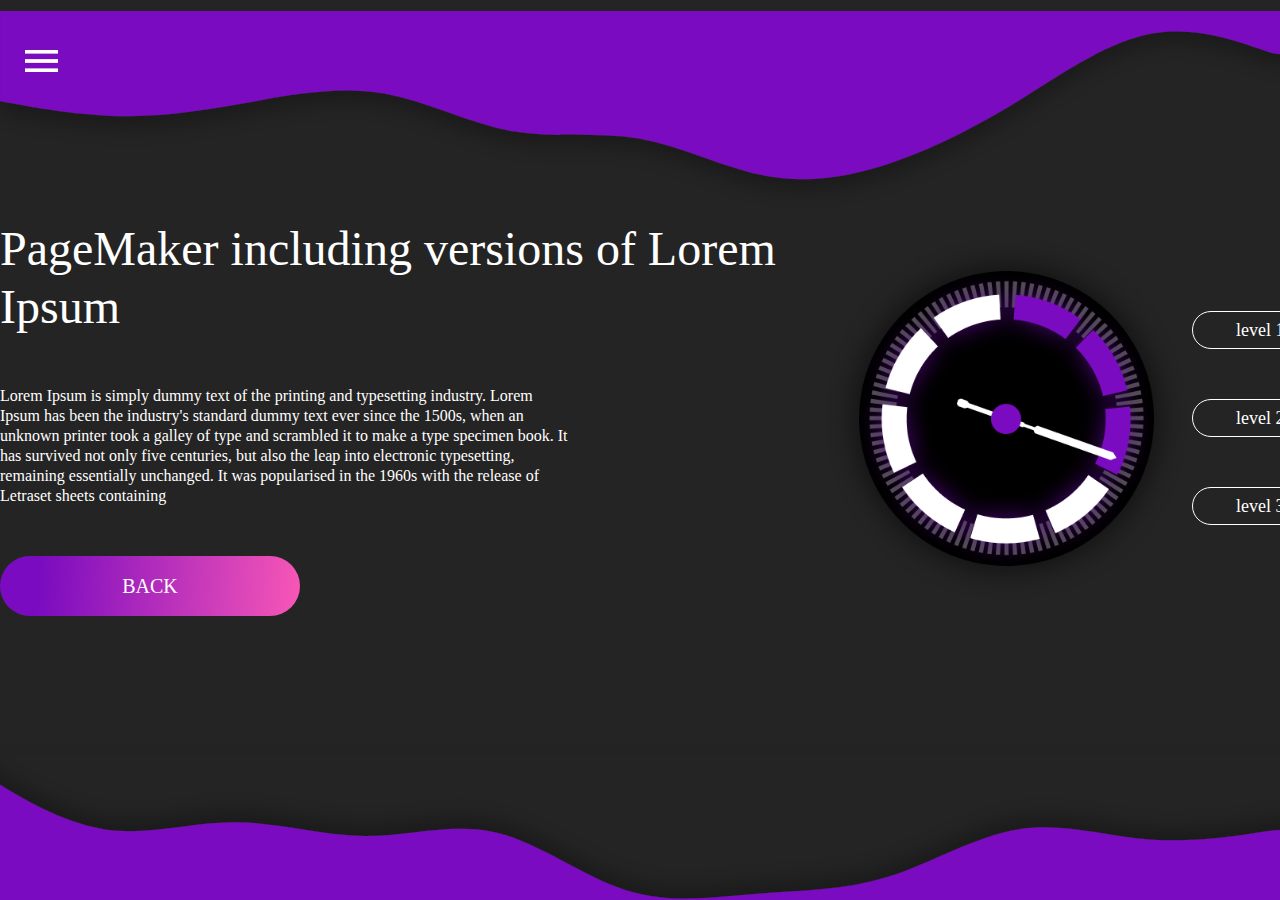
==== page2.html @ 1c90ed40 "test step 1" ====
<!DOCTYPE html>
<html lang="en">
  <head>
    <meta charset="UTF-8" />
    <meta http-equiv="X-UA-Compatible" content="IE=edge" />
    <meta name="viewport" content="width=device-width, initial-scale=1.0" />
    <title>Test</title>
    <link rel="stylesheet" href="./css/style.css" />
  </head>
  <body>
    <nav class="nav">
      <div class="nav-icon">
        <img src="./img/menu-icon.png" alt="" />
      </div>
    </nav>

    <main class="main">
      <div class="main-row">
        <div class="main-conten_left">
          <h1 class="main-title">PageMaker including versions of Lorem Ipsum</h1>
          <div class="main-text">
            <p>
              Lorem Ipsum is simply dummy text of the printing and typesetting industry.
              Lorem Ipsum has been the industry's standard dummy text ever since the
              1500s, when an unknown printer took a galley of type and scrambled it to
              make a type specimen book. It has survived not only five centuries, but also
              the leap into electronic typesetting, remaining essentially unchanged. It
              was popularised in the 1960s with the release of Letraset sheets containing
            </p>
          </div>
          <button href="./index.html" class="main-btn">BACK</button>
        </div>

        <div class="main-conten_right">
          <div class="right-speed">
            <img src="./img/speed(1).png" alt="" />
            <div class="right-lvl">
              <button class="lvl-btn">level 1</button>
              <button class="lvl-btn">level 2</button>
              <button class="lvl-btn">level 3</button>
            </div>
          </div>
        </div>
      </div>
    </main>

    <footer class="footer">
      <div class="container"></div>
    </footer>
  </body>
</html>
---- css/style.css ----
@import 'reset.css';

/* Generals*/
html,
body {
  background-color: #252424;
  min-height: 100vh;
  display: flex;
  flex-direction: column;
}

.container {
  max-width: 1200px;
}

/*Nav*/
.nav {
  display: flex;
  background-image: url('./../img/Vector-nav.svg');
  background-repeat: no-repeat;
  background-size: 100%;
  background-position: center center;

  min-height: 220px;
}

.nav-icon {
  width: 33px;
  height: 22px;
  display: flex;
  margin: 50px 25px;
}

/*Main*/

.main-row {
  display: flex;
  justify-content: space-around;
  align-items: center;
}

/* Main Left*/
.main-conten_left {
  display: flex;
  flex-direction: column;
  align-items: flex-start;
  padding: 0px;
  gap: 50px;
}

.main-title {
  color: #fff;
  font-size: 48px;
  font-weight: 400;
  line-height: 58px;
}

.main-text {
  max-width: 570px;
  font-size: 16px;
  line-height: 20px;
  font-weight: 400;
}

.main p {
  font-weight: 400;
  font-size: 16px;
  line-height: 20px;
  color: #fff;
}

.main-btn {
  width: 300px;
  height: 60px;

  color: #fff;
  font-size: 20px;
  text-align: center;

  background: linear-gradient(93.71deg, #7a0bc0 13.27%, #fa58b6 101.64%);
  border-radius: 30px;
}

/*Main Right*/

.right-speed {
  display: flex;
  align-items: center;
}

.right-speed img {
  height: 371px;
  width: 371px;
}

.right-lvl {
  display: flex;
  flex-direction: column;
  gap: 50px;
}

.lvl-btn {
  width: 136px;
  height: 38px;
  font-size: 18px;
  line-height: 22px;
  border: 1px solid #ffffff;
  border-radius: 20px;
  color: #fff;
}

/*Footer*/
.footer {
  margin-top: auto;
}

.footer {
  display: flex;
  background-image: url('./../img/Vector-foot.svg');
  background-repeat: no-repeat;
  background-size: 100%;
  background-position: center center;
  box-shadow: 0px 12px 20px rgba(0, 0, 0, 0.25);
  min-height: 145px;
}
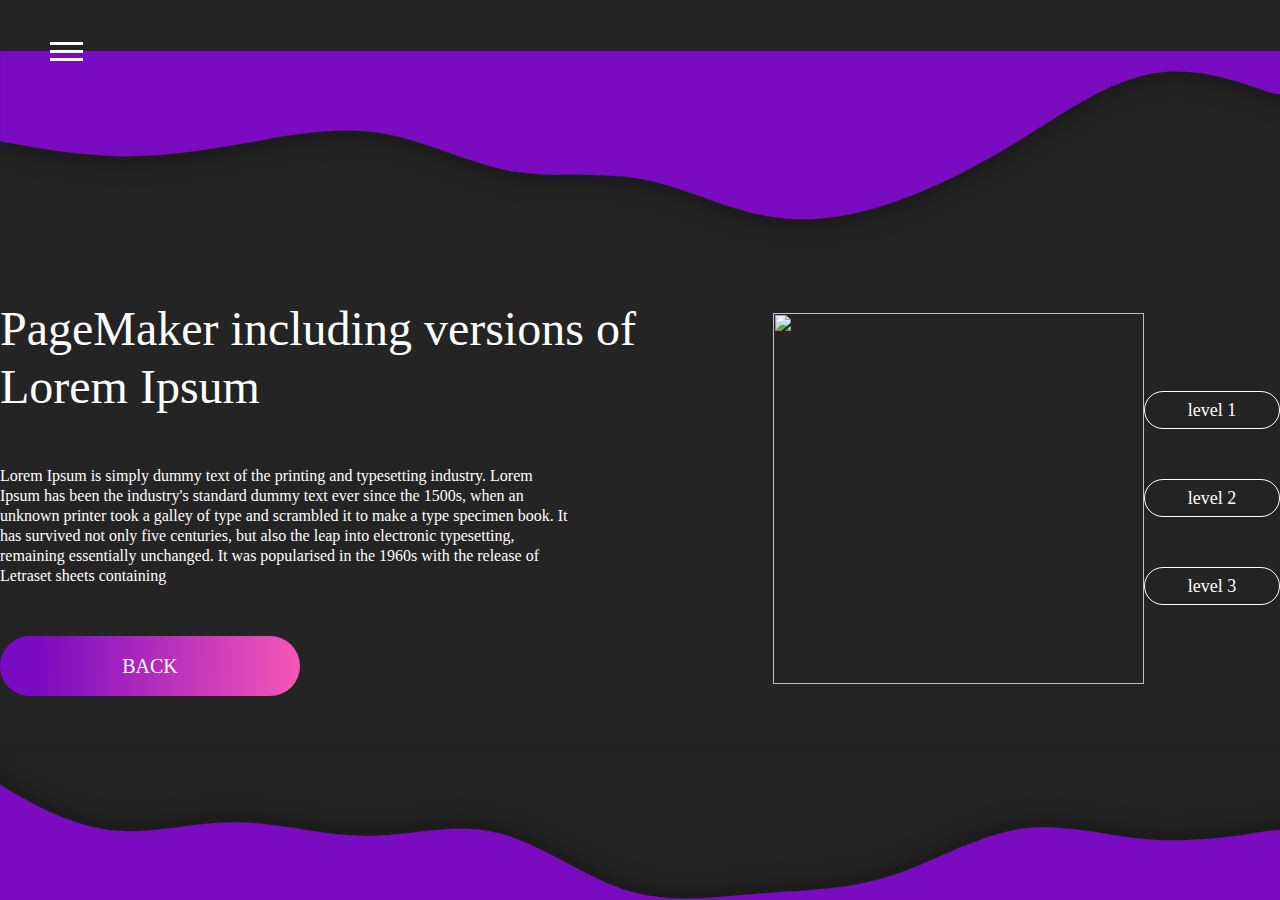
==== commit 6cabf975: "step 2" ====
--- a/page2.html
+++ b/page2.html
@@ -9,8 +9,19 @@
   </head>
   <body>
     <nav class="nav">
-      <div class="nav-icon">
-        <img src="./img/menu-icon.png" alt="" />
+      <div class="wrapper">
+        <div class="burger">
+          <span></span>
+        </div>
+      </div>
+      <div class="nav-menu">
+        <ul class="nav-menu__list">
+          <li>Menu 1</li>
+          <li>Menu 2</li>
+          <li>Menu 3</li>
+          <li>Menu 4</li>
+          <p>8 800 000 00</p>
+        </ul>
       </div>
     </nav>
 
@@ -28,7 +39,7 @@
               was popularised in the 1960s with the release of Letraset sheets containing
             </p>
           </div>
-          <button href="./index.html" class="main-btn">BACK</button>
+          <a type="btn" href="./index.html" class="main-btn">BACK</a>
         </div>
 
         <div class="main-conten_right">
@@ -48,4 +59,6 @@
       <div class="container"></div>
     </footer>
   </body>
+
+  <script src="./main.js"></script>
 </html>
--- a/css/style.css
+++ b/css/style.css
@@ -1,4 +1,8 @@
 @import 'reset.css';
+
+/* * {
+  border: 1px solid red;
+} */
 
 /* Generals*/
 html,
@@ -15,27 +19,88 @@
 
 /*Nav*/
 .nav {
-  display: flex;
   background-image: url('./../img/Vector-nav.svg');
   background-repeat: no-repeat;
   background-size: 100%;
   background-position: center center;
-
-  min-height: 220px;
-}
-
-.nav-icon {
+  min-height: 300px;
+}
+
+.nav-menu {
+  position: fixed;
+
+  top: 0;
+  left: -100%;
+  width: 30%;
+  height: 100vh;
+  background-color: #090909;
+  color: #fff;
+  z-index: 5;
+  transition: 0.5s all ease;
+}
+.nav-menu__list {
+  display: flex;
+  flex-direction: column;
+  justify-content: space-evenly;
+  align-items: center;
+  height: 100%;
+  font-weight: 400;
+  font-size: 24px;
+  line-height: 29px;
+}
+
+.nav-menu__active {
+  left: 0;
+  top: 0;
+}
+
+/* Nav-burger*/
+.wrapper {
+  margin-top: 50px;
+  margin-left: 50px;
+  position: relative;
   width: 33px;
   height: 22px;
-  display: flex;
-  margin: 50px 25px;
+  cursor: pointer;
+  z-index: 6;
+  transition: 2s all;
+}
+
+.burger span,
+.burger span::after,
+.burger span::before {
+  position: absolute;
+  width: 100%;
+  height: 3px;
+  background-color: #fff;
+}
+
+.burger span::after {
+  content: ' ';
+  transform: translateY(8px);
+}
+
+.burger span::before {
+  content: ' ';
+  transform: translateY(-8px);
+}
+
+/* Activation span*/
+.burger__active span::after {
+  transform: rotate(-90deg);
+}
+.burger__active span::before {
+  display: none;
+}
+.burger__active span {
+  transform: rotate(45deg);
 }
 
 /*Main*/
 
 .main-row {
   display: flex;
-  justify-content: space-around;
+  justify-content: space-evenly;
   align-items: center;
 }
 
@@ -70,22 +135,33 @@
 }
 
 .main-btn {
+  display: flex;
   width: 300px;
   height: 60px;
 
   color: #fff;
   font-size: 20px;
-  text-align: center;
+  justify-content: center;
+  align-items: center;
 
   background: linear-gradient(93.71deg, #7a0bc0 13.27%, #fa58b6 101.64%);
   border-radius: 30px;
 }
 
+.main-btn:active {
+  position: relative;
+  top: 2px;
+}
+
 /*Main Right*/
+.main-conten_right {
+  display: flex;
+}
 
 .right-speed {
   display: flex;
   align-items: center;
+  position: relative;
 }
 
 .right-speed img {
@@ -93,6 +169,48 @@
   width: 371px;
 }
 
+/* Speedometer */
+.speed__arow {
+  width: 5px;
+  height: 95px;
+  border-radius: 5px;
+  background-color: #fff;
+  transform: 1s all;
+}
+.lvl-1 {
+  position: absolute;
+  left: 227px;
+  top: 157px;
+  transform: rotate(115deg);
+}
+
+.lvl-2 {
+  position: absolute;
+  left: 152px;
+  top: 162px;
+  transform: rotate(237deg);
+}
+.lvl-3 {
+  position: absolute;
+  left: 175px;
+  top: 121px;
+  transform: rotate(354deg);
+}
+
+.speed__lvl-3 img {
+  width: 400px;
+}
+
+.none {
+  display: none;
+}
+
+.lvl-active {
+  display: block;
+}
+
+/* Lvl's btn */
+
 .right-lvl {
   display: flex;
   flex-direction: column;
@@ -100,6 +218,7 @@
 }
 
 .lvl-btn {
+  text-align: center;
   width: 136px;
   height: 38px;
   font-size: 18px;
@@ -109,6 +228,16 @@
   color: #fff;
 }
 
+.lvl-btn:hover {
+  background-color: #7a0bc0;
+  box-shadow: -3px 22px 15px 9px rgba(2, 2, 2, 0.2);
+}
+
+.lvl-btn:active {
+  position: relative;
+  top: 2px;
+}
+
 /*Footer*/
 .footer {
   margin-top: auto;
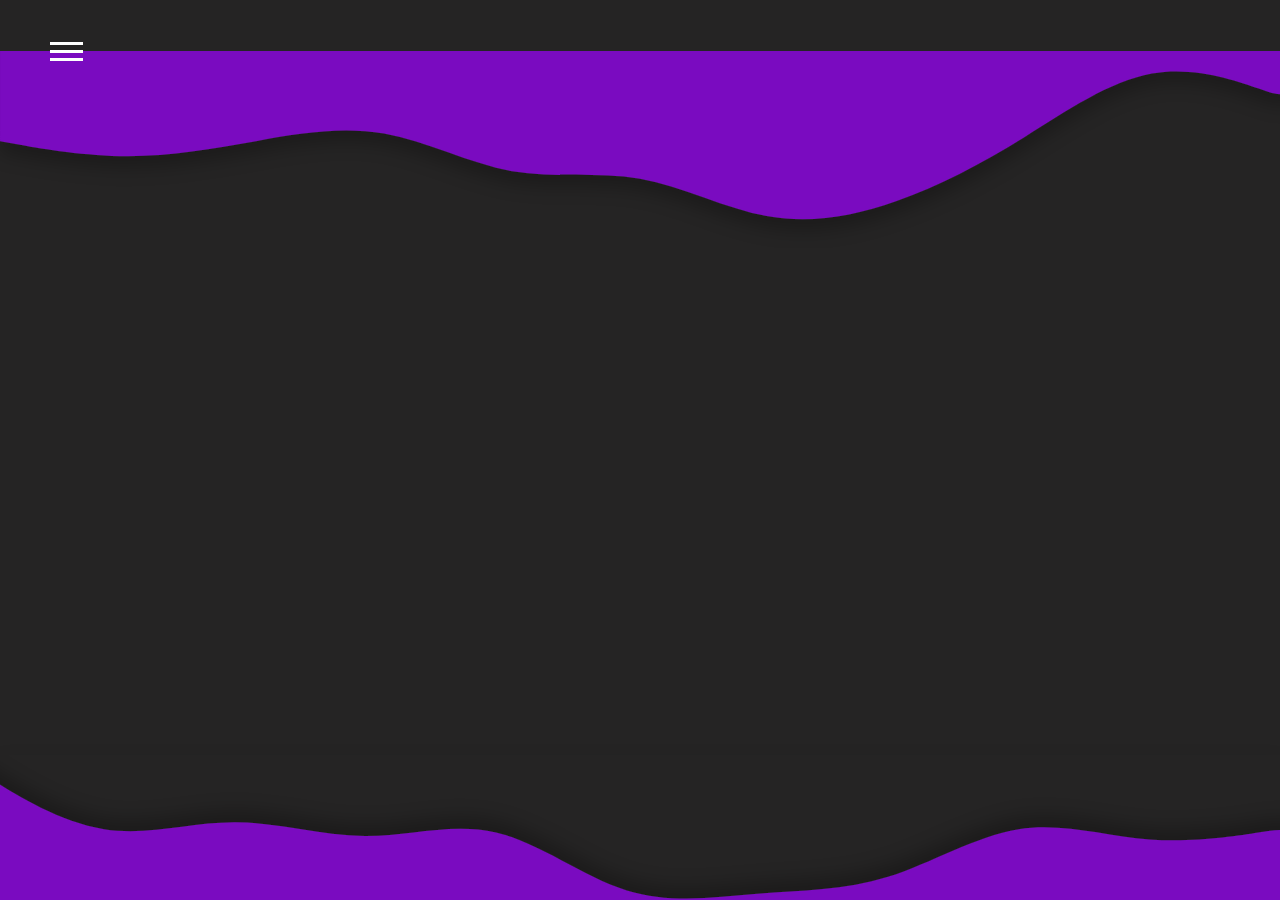
==== commit 33bc1621: "animation" ====
--- a/page2.html
+++ b/page2.html
@@ -25,36 +25,6 @@
       </div>
     </nav>
 
-    <main class="main">
-      <div class="main-row">
-        <div class="main-conten_left">
-          <h1 class="main-title">PageMaker including versions of Lorem Ipsum</h1>
-          <div class="main-text">
-            <p>
-              Lorem Ipsum is simply dummy text of the printing and typesetting industry.
-              Lorem Ipsum has been the industry's standard dummy text ever since the
-              1500s, when an unknown printer took a galley of type and scrambled it to
-              make a type specimen book. It has survived not only five centuries, but also
-              the leap into electronic typesetting, remaining essentially unchanged. It
-              was popularised in the 1960s with the release of Letraset sheets containing
-            </p>
-          </div>
-          <a type="btn" href="./index.html" class="main-btn">BACK</a>
-        </div>
-
-        <div class="main-conten_right">
-          <div class="right-speed">
-            <img src="./img/speed(1).png" alt="" />
-            <div class="right-lvl">
-              <button class="lvl-btn">level 1</button>
-              <button class="lvl-btn">level 2</button>
-              <button class="lvl-btn">level 3</button>
-            </div>
-          </div>
-        </div>
-      </div>
-    </main>
-
     <footer class="footer">
       <div class="container"></div>
     </footer>
--- a/css/style.css
+++ b/css/style.css
@@ -12,9 +12,8 @@
   display: flex;
   flex-direction: column;
 }
-
-.container {
-  max-width: 1200px;
+.main {
+  position: relative;
 }
 
 /*Nav*/
@@ -35,7 +34,7 @@
   height: 100vh;
   background-color: #090909;
   color: #fff;
-  z-index: 5;
+  z-index: 10;
   transition: 0.5s all ease;
 }
 .nav-menu__list {
@@ -62,7 +61,7 @@
   width: 33px;
   height: 22px;
   cursor: pointer;
-  z-index: 6;
+  z-index: 11;
   transition: 2s all;
 }
 
@@ -94,47 +93,53 @@
 }
 .burger__active span {
   transform: rotate(45deg);
-}
-
-/*Main*/
-
-.main-row {
-  display: flex;
-  justify-content: space-evenly;
-  align-items: center;
+  z-index: 11;
+}
+
+/*Main section1*/
+.section1 {
+  display: flex;
+  flex-direction: row;
+  flex-wrap: wrap;
+  justify-content: space-around;
+  position: relative;
+  z-index: 4;
+  gap: 30px;
 }
 
 /* Main Left*/
-.main-conten_left {
-  display: flex;
-  flex-direction: column;
+.section1__content-left {
+  display: flex;
+  flex-direction: column;
+  flex-wrap: wrap;
+  justify-content: space-around;
   align-items: flex-start;
-  padding: 0px;
-  gap: 50px;
-}
-
-.main-title {
+  gap: 30px;
+  row-gap: 30px;
+}
+
+.title {
   color: #fff;
   font-size: 48px;
   font-weight: 400;
   line-height: 58px;
 }
 
-.main-text {
+.content-left__text {
   max-width: 570px;
   font-size: 16px;
   line-height: 20px;
   font-weight: 400;
 }
 
-.main p {
+.content-left__text p {
   font-weight: 400;
   font-size: 16px;
   line-height: 20px;
   color: #fff;
 }
 
-.main-btn {
+.content-left__btn {
   display: flex;
   width: 300px;
   height: 60px;
@@ -148,69 +153,81 @@
   border-radius: 30px;
 }
 
-.main-btn:active {
+.content-left__btn:active {
   position: relative;
   top: 2px;
 }
 
 /*Main Right*/
-.main-conten_right {
-  display: flex;
+.section1__content-right {
+  display: flex;
+  align-items: center;
+  justify-content: center;
 }
 
 .right-speed {
   display: flex;
   align-items: center;
-  position: relative;
-}
-
-.right-speed img {
-  height: 371px;
-  width: 371px;
+  justify-content: space-between;
+  transition: 0.5s all ease-in;
 }
 
 /* Speedometer */
-.speed__arow {
-  width: 5px;
-  height: 95px;
-  border-radius: 5px;
-  background-color: #fff;
-  transform: 1s all;
-}
+
+.speed-circle {
+  display: flex;
+  flex-direction: column;
+  justify-content: center;
+  align-items: center;
+  position: relative;
+  width: 370px;
+  height: 370px;
+
+  border: 5px solid white;
+  border-radius: 50%;
+  margin-right: 50px;
+
+  transform-origin: center;
+  transform: rotate(-90deg);
+  stroke: #7a0bc0;
+}
+.progress-ring__circle {
+  transition: 0.5s all ease-in;
+}
+
+.speed-arrow {
+  position: absolute;
+  display: flex;
+  justify-content: center;
+
+  width: 100px;
+  height: 9px;
+  top: 184px;
+  left: 84px;
+  transition: 0.5s all ease-in;
+
+  border-radius: 13px;
+  transform-origin: 100% 50%;
+}
+
+/* Active lvl */
+
 .lvl-1 {
-  position: absolute;
-  left: 227px;
-  top: 157px;
-  transform: rotate(115deg);
+  background-color: #7a0bc0;
+  transform: rotate(-62deg);
 }
 
 .lvl-2 {
-  position: absolute;
-  left: 152px;
-  top: 162px;
-  transform: rotate(237deg);
-}
+  background-color: #0b8ac0;
+  transform: rotate(57deg);
+}
+
 .lvl-3 {
-  position: absolute;
-  left: 175px;
-  top: 121px;
-  transform: rotate(354deg);
-}
-
-.speed__lvl-3 img {
-  width: 400px;
-}
-
-.none {
-  display: none;
-}
-
-.lvl-active {
-  display: block;
+  background-color: #fa58b6;
+  transform: rotate(176deg);
 }
 
 /* Lvl's btn */
-
 .right-lvl {
   display: flex;
   flex-direction: column;
@@ -238,6 +255,33 @@
   top: 2px;
 }
 
+/* Main section2 */
+.section2 {
+  display: flex;
+  flex-direction: row;
+  flex-wrap: wrap;
+  justify-content: space-around;
+  position: absolute;
+  top: 0;
+  left: 65%;
+  z-index: 1;
+  transition: transform 0.5s ease-in-out;
+}
+.section_2-active {
+  transform: translateX(-100%);
+}
+.none {
+  display: none;
+}
+
+.section2__content {
+  display: flex;
+  flex-direction: row;
+}
+
+.section2-title {
+}
+
 /*Footer*/
 .footer {
   margin-top: auto;
